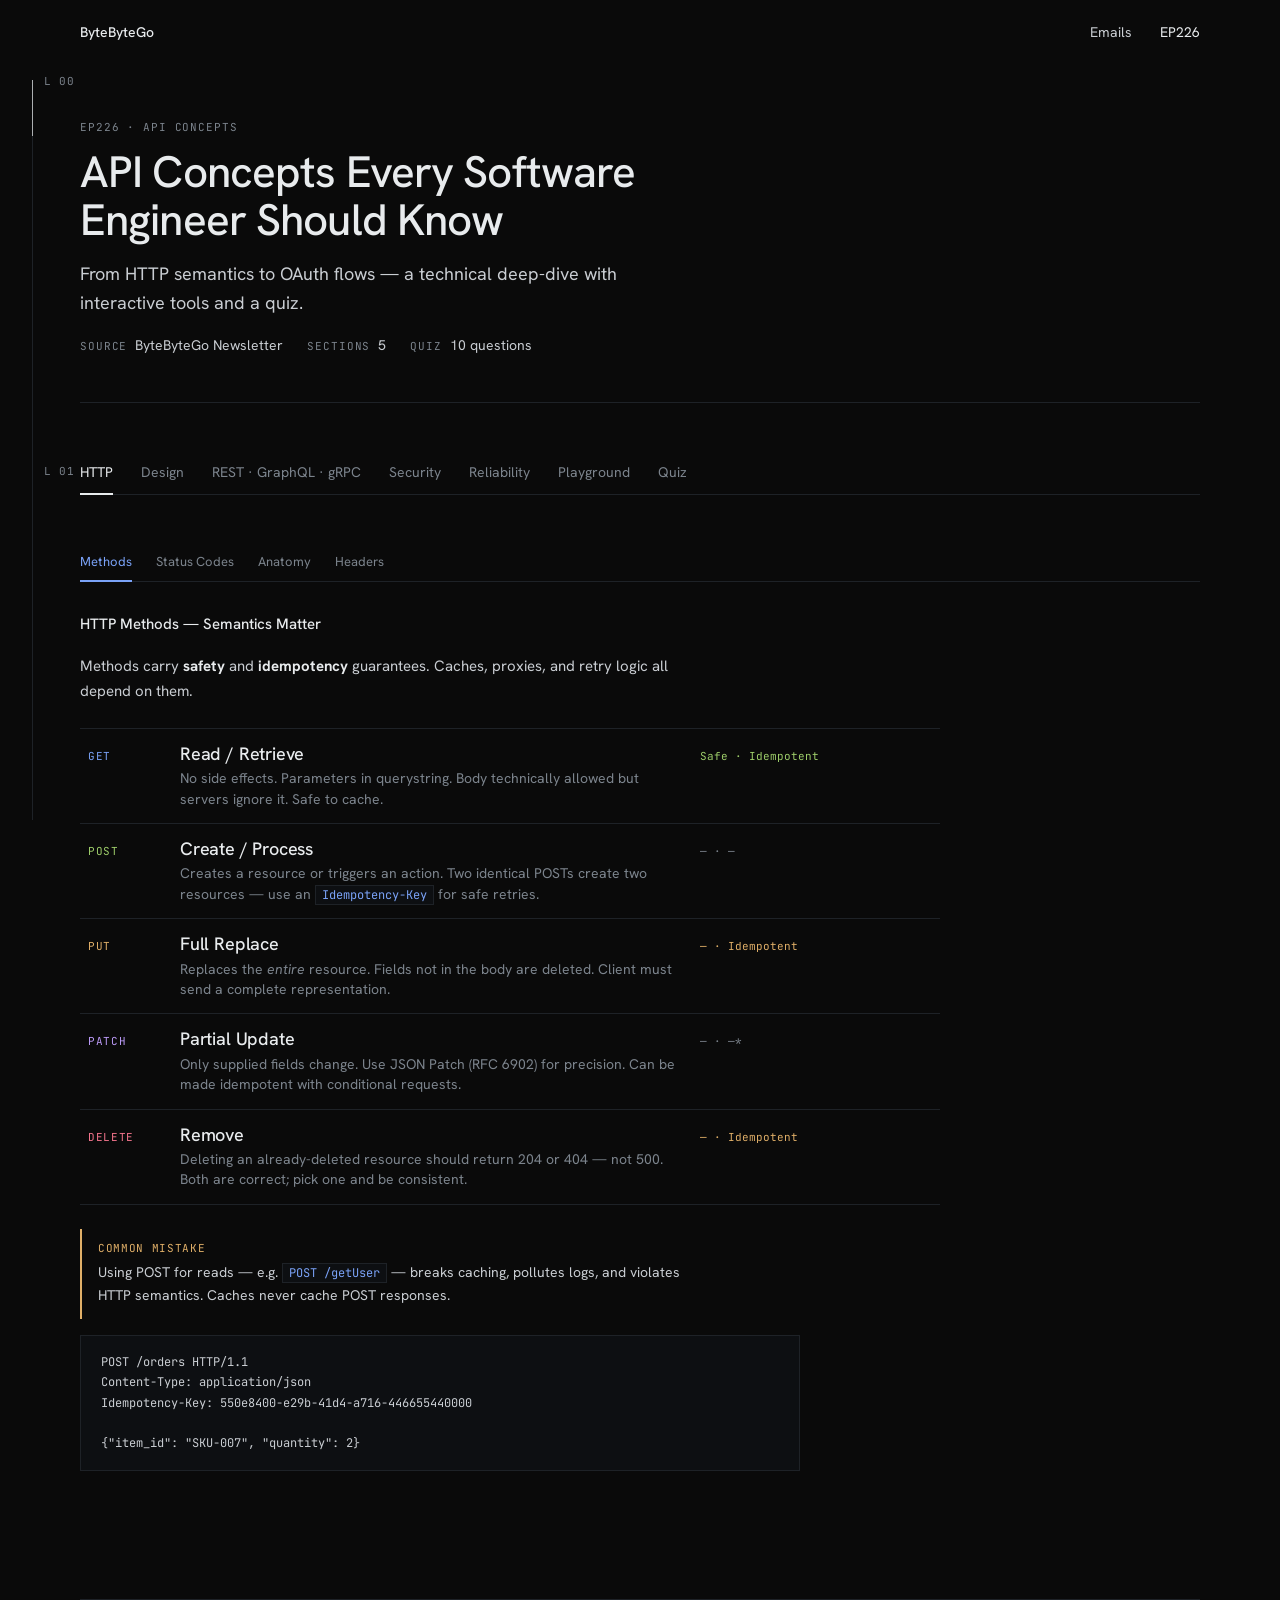
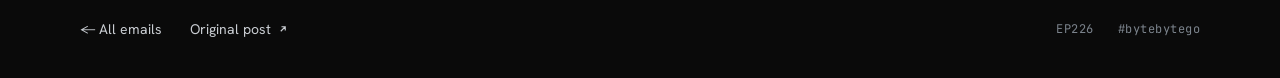
==== bytebytego/api_concepts_every_software_engineer_should_know/index.html @ 221e8e02 "Replace repo contents with interactive learning resources - index.html: landing page listing all res" ====
<!DOCTYPE html>
<html lang="en">
<head>
<meta charset="UTF-8">
<meta name="viewport" content="width=device-width, initial-scale=1.0">
<title>API Concepts Every Software Engineer Should Know</title>
<link rel="preconnect" href="https://fonts.googleapis.com">
<link rel="stylesheet" href="https://fonts.googleapis.com/css2?family=Hanken+Grotesk:wght@400;500;700&family=JetBrains+Mono:wght@400;500&display=swap">
<style>
  *, *::before, *::after { box-sizing: border-box; margin: 0; padding: 0; }
  body { background: #0A0A0A; color: #C9CDD2; font-family: 'Hanken Grotesk','Helvetica Neue',Arial,sans-serif; -webkit-font-smoothing: antialiased; }
  a { color: #E8EBED; text-decoration: none; }
  a:hover { color: #FFFFFF; }

  /* ── Rail ── */
  .rail { position: fixed; left: 32px; top: 80px; bottom: 80px; width: 1px; background: #1E2227; pointer-events: none; z-index: 10; }
  .rail-cap { position: fixed; left: 32px; top: 80px; width: 1px; height: 56px; background: #E8EBED; opacity: 0.7; pointer-events: none; z-index: 11; }
  .rail-label { position: fixed; left: 44px; font-family: 'JetBrains Mono',ui-monospace,monospace; font-size: 11px; letter-spacing: 0.06em; color: #7C848D; pointer-events: none; z-index: 11; }
  .rail-label.l0 { top: 74px; }
  .rail-label.l1 { top: 464px; }

  /* ── Nav ── */
  nav { display: flex; justify-content: space-between; align-items: center; height: 64px; padding: 0 80px; }
  nav .wordmark { font-size: 14px; font-weight: 500; color: #E8EBED; }
  nav .links { display: flex; gap: 28px; font-size: 14px; }
  nav .links a { color: #C9CDD2; }
  nav .links a.active { color: #E8EBED; }

  /* ── Page shell ── */
  .page { padding: 0 80px; }

  /* ── Hero ── */
  header.hero { padding: 56px 0 48px; border-bottom: 1px solid #1E2227; display: flex; flex-direction: column; gap: 14px; }
  header.hero .eyebrow { font-family: 'JetBrains Mono',ui-monospace,monospace; font-size: 11px; letter-spacing: 0.08em; text-transform: uppercase; color: #7C848D; }
  header.hero h1 { font-size: 44px; line-height: 1.1; font-weight: 500; letter-spacing: -0.02em; color: #E8EBED; max-width: 720px; text-wrap: pretty; }
  header.hero p { max-width: 560px; font-size: 18px; line-height: 1.65; color: #C9CDD2; text-wrap: pretty; }
  header.hero .meta-row { display: flex; align-items: baseline; gap: 24px; padding-top: 4px; }
  header.hero .meta-item { display: flex; align-items: baseline; gap: 8px; }
  header.hero .meta-label { font-family: 'JetBrains Mono',ui-monospace,monospace; font-size: 11px; letter-spacing: 0.08em; text-transform: uppercase; color: #7C848D; }
  header.hero .meta-val { font-size: 14px; color: #C9CDD2; }

  /* ── Section nav (tab bar) ── */
  .sec-nav { display: flex; gap: 0; border-bottom: 1px solid #1E2227; margin-top: 48px; }
  .sec-btn { background: none; border: none; border-bottom: 2px solid transparent; color: #7C848D; cursor: pointer; font-family: 'Hanken Grotesk',sans-serif; font-size: 14px; padding: 12px 0; margin-right: 28px; margin-bottom: -1px; transition: color 0.15s, border-color 0.15s; white-space: nowrap; }
  .sec-btn:hover { color: #C9CDD2; }
  .sec-btn.active { color: #E8EBED; border-bottom-color: #E8EBED; }

  /* ── Sections ── */
  .section { display: none; padding: 48px 0; }
  .section.active { display: block; }

  /* ── Sub-tabs ── */
  .tab-bar { display: flex; gap: 0; border-bottom: 1px solid #1E2227; margin-bottom: 32px; }
  .tab-btn { background: none; border: none; border-bottom: 2px solid transparent; color: #7C848D; cursor: pointer; font-family: 'Hanken Grotesk',sans-serif; font-size: 13px; padding: 10px 0; margin-right: 24px; margin-bottom: -1px; transition: color 0.15s, border-color 0.15s; }
  .tab-btn:hover { color: #C9CDD2; }
  .tab-btn.active { color: #7AA2F7; border-bottom-color: #7AA2F7; }
  .tab-pane { display: none; }
  .tab-pane.active { display: block; }

  /* ── Typography in content ── */
  .content h2 { font-size: 15px; font-weight: 500; color: #E8EBED; margin-bottom: 20px; }
  .content h3 { font-size: 15px; font-weight: 500; color: #E8EBED; margin: 32px 0 16px; }
  .content p { font-size: 15px; line-height: 1.65; color: #C9CDD2; max-width: 640px; margin-bottom: 16px; text-wrap: pretty; }

  /* ── Hairline list rows ── */
  .row-list { max-width: 860px; display: flex; flex-direction: column; border-bottom: 1px solid #1E2227; }
  .row { display: grid; align-items: baseline; gap: 20px; padding: 14px 0; border-top: 1px solid #1E2227; }
  .row-3 { grid-template-columns: 80px minmax(0,1fr) 80px; }
  .row-4 { grid-template-columns: 80px minmax(0,1fr) 140px 80px; }
  .row-num { font-family: 'JetBrains Mono',ui-monospace,monospace; font-size: 11px; color: #7C848D; }
  .row-body { display: flex; flex-direction: column; gap: 4px; }
  .row-title { font-size: 18px; line-height: 1.2; font-weight: 500; letter-spacing: -0.01em; color: #E8EBED; }
  .row-desc { font-size: 14px; line-height: 1.45; color: #7C848D; max-width: 560px; }
  .row-meta { font-family: 'JetBrains Mono',ui-monospace,monospace; font-size: 11px; color: #7C848D; text-align: right; }

  /* ── Badges ── */
  .badge { font-family: 'JetBrains Mono',ui-monospace,monospace; font-size: 11px; letter-spacing: 0.06em; display: inline-block; padding: 2px 8px; }
  .badge-get  { color: #7AA2F7; }
  .badge-post { color: #9ECE6A; }
  .badge-put  { color: #E0AF68; }
  .badge-patch{ color: #BB9AF7; }
  .badge-del  { color: #F7768E; }
  .badge-2xx  { color: #9ECE6A; }
  .badge-3xx  { color: #7AA2F7; }
  .badge-4xx  { color: #E0AF68; }
  .badge-5xx  { color: #F7768E; }
  .tag-safe   { font-family: 'JetBrains Mono',ui-monospace,monospace; font-size: 11px; color: #9ECE6A; }
  .tag-unsafe { font-family: 'JetBrains Mono',ui-monospace,monospace; font-size: 11px; color: #7C848D; }

  /* ── Code blocks ── */
  pre { background: #0D0F12; border: 1px solid #1E2227; padding: 16px 20px; font-family: 'JetBrains Mono',ui-monospace,monospace; font-size: 12px; line-height: 1.7; color: #C9CDD2; overflow-x: auto; margin: 16px 0; max-width: 720px; }
  .ic { font-family: 'JetBrains Mono',ui-monospace,monospace; font-size: 12px; color: #7AA2F7; background: #0D0F12; border: 1px solid #1E2227; padding: 1px 6px; }

  /* ── Tables ── */
  .tbl { width: 100%; max-width: 860px; border-collapse: collapse; font-size: 13px; margin: 16px 0; }
  .tbl th { font-family: 'JetBrains Mono',ui-monospace,monospace; font-size: 11px; letter-spacing: 0.06em; text-transform: uppercase; color: #7C848D; text-align: left; padding: 10px 16px 10px 0; border-bottom: 1px solid #1E2227; font-weight: 400; }
  .tbl td { padding: 12px 16px 12px 0; border-bottom: 1px solid #1E2227; color: #C9CDD2; vertical-align: top; line-height: 1.5; }
  .tbl tr:last-child td { border-bottom: none; }
  .tbl tr:hover td { color: #E8EBED; }

  /* ── Callouts ── */
  .note { border-left: 2px solid #1E2227; padding: 12px 16px; margin: 16px 0; max-width: 640px; }
  .note .note-label { font-family: 'JetBrains Mono',ui-monospace,monospace; font-size: 11px; letter-spacing: 0.06em; text-transform: uppercase; color: #7C848D; margin-bottom: 6px; }
  .note p { font-size: 14px; color: #C9CDD2; margin: 0; max-width: none; }
  .note.warn { border-left-color: #E0AF68; }
  .note.warn .note-label { color: #E0AF68; }
  .note.good { border-left-color: #9ECE6A; }
  .note.good .note-label { color: #9ECE6A; }
  .note.info { border-left-color: #7AA2F7; }
  .note.info .note-label { color: #7AA2F7; }

  /* ── Flow nodes ── */
  .flow { display: flex; align-items: center; gap: 0; flex-wrap: wrap; margin: 16px 0; }
  .flow-node { background: #0D0F12; border: 1px solid #1E2227; padding: 8px 14px; font-size: 12px; text-align: center; }
  .flow-node.hi { border-color: #7AA2F7; color: #7AA2F7; }
  .flow-node.hi2 { border-color: #9ECE6A; color: #9ECE6A; }
  .flow-node.hi3 { border-color: #E0AF68; color: #E0AF68; }
  .flow-node.hi4 { border-color: #BB9AF7; color: #BB9AF7; }
  .flow-arr { color: #7C848D; padding: 0 6px; font-size: 14px; }

  /* ── Playground ── */
  .pg { background: #0D0F12; border: 1px solid #1E2227; padding: 24px; margin: 24px 0; max-width: 860px; }
  .pg-title { font-size: 14px; font-weight: 500; color: #E8EBED; margin-bottom: 4px; }
  .pg-sub { font-size: 13px; color: #7C848D; margin-bottom: 16px; }
  .input-row { display: flex; gap: 8px; flex-wrap: wrap; align-items: center; margin-bottom: 12px; }
  .input-row label { font-family: 'JetBrains Mono',ui-monospace,monospace; font-size: 11px; letter-spacing: 0.06em; text-transform: uppercase; color: #7C848D; }
  select, input[type="text"], input[type="number"], textarea {
    background: #0A0A0A; border: 1px solid #1E2227; color: #E8EBED;
    font-family: 'JetBrains Mono',ui-monospace,monospace; font-size: 12px;
    padding: 6px 10px;
  }
  select:focus, input:focus, textarea:focus { outline: none; border-color: #7AA2F7; }
  .btn { background: none; border: 1px solid #1E2227; color: #C9CDD2; font-family: 'Hanken Grotesk',sans-serif; font-size: 13px; padding: 6px 16px; cursor: pointer; transition: border-color 0.15s, color 0.15s; }
  .btn:hover { border-color: #E8EBED; color: #E8EBED; }
  .btn.primary { border-color: #7AA2F7; color: #7AA2F7; }
  .btn.primary:hover { background: #7AA2F7; color: #0A0A0A; }
  .out-box { background: #0A0A0A; border: 1px solid #1E2227; padding: 16px; font-family: 'JetBrains Mono',ui-monospace,monospace; font-size: 12px; line-height: 1.7; white-space: pre-wrap; word-break: break-all; min-height: 80px; color: #C9CDD2; margin-top: 12px; }

  /* ── Quiz ── */
  .quiz-q { font-size: 18px; line-height: 1.45; font-weight: 500; color: #E8EBED; margin-bottom: 20px; max-width: 640px; }
  .quiz-opt { border: 1px solid #1E2227; padding: 12px 16px; margin-bottom: 8px; cursor: pointer; font-size: 14px; color: #C9CDD2; max-width: 640px; transition: border-color 0.15s, color 0.15s; }
  .quiz-opt:hover { border-color: #7AA2F7; color: #E8EBED; }
  .quiz-opt.correct { border-color: #9ECE6A; color: #9ECE6A; cursor: default; }
  .quiz-opt.wrong   { border-color: #F7768E; color: #F7768E; cursor: default; }
  .quiz-opt.disabled{ cursor: default; pointer-events: none; }
  .quiz-explain { border-left: 2px solid #7AA2F7; padding: 12px 16px; margin-top: 12px; font-size: 14px; line-height: 1.6; color: #7C848D; display: none; max-width: 640px; }
  .quiz-explain.show { display: block; }
  .quiz-counter { font-family: 'JetBrains Mono',ui-monospace,monospace; font-size: 11px; letter-spacing: 0.06em; color: #7C848D; margin-bottom: 24px; }
  .progress-rail { background: #1E2227; height: 1px; margin-bottom: 32px; max-width: 640px; }
  .progress-fill { background: #7AA2F7; height: 1px; transition: width 0.4s; }
  .quiz-score { text-align: center; padding: 48px 0; }
  .quiz-score .big { font-size: 72px; line-height: 1; font-weight: 500; letter-spacing: -0.03em; color: #E8EBED; margin-bottom: 12px; }
  .quiz-score p { font-size: 18px; color: #7C848D; }

  /* ── Footer ── */
  footer { margin: 64px 0 0; padding: 20px 0 40px; border-top: 1px solid #1E2227; display: flex; justify-content: space-between; align-items: center; }
  footer .links { display: flex; gap: 28px; font-size: 14px; }
  footer .links a { display: flex; align-items: center; gap: 6px; color: #C9CDD2; }
  footer .meta { display: flex; gap: 24px; font-family: 'JetBrains Mono',ui-monospace,monospace; font-size: 12px; letter-spacing: 0.04em; color: #7C848D; }

  /* ── Animations ── */
  @keyframes rise { from { opacity: 0; transform: translateY(10px); } to { opacity: 1; transform: none; } }
  .rise { animation: rise 700ms cubic-bezier(.2,.7,.2,1) both; }
  @media (prefers-reduced-motion: reduce) { .rise { animation: none; } }

  /* ── Responsive ── */
  @media (max-width: 720px) {
    .rail, .rail-cap, .rail-label { left: 11px; }
    nav, .page { padding: 0 24px; }
    header.hero h1 { font-size: 28px; }
    header.hero p { font-size: 16px; }
    .row-4 { grid-template-columns: 56px minmax(0,1fr); }
    .row-meta, .row:nth-child(4) { display: none; }
    footer { flex-direction: column; gap: 16px; }
  }
</style>
</head>
<body>

<div class="rail"></div>
<div class="rail-cap"></div>
<div class="rail-label l0">L 00</div>
<div class="rail-label l1">L 01</div>

<nav>
  <a href="../../index.html" style="font-size:14px;font-weight:500;color:#E8EBED;">ByteByteGo</a>
  <div class="links">
    <a href="../../index.html">Emails</a>
    <a href="#" class="active">EP226</a>
  </div>
</nav>

<div class="page">

  <header class="hero rise">
    <span class="eyebrow">EP226 · API Concepts</span>
    <h1>API Concepts Every Software Engineer Should Know</h1>
    <p>From HTTP semantics to OAuth flows — a technical deep-dive with interactive tools and a quiz.</p>
    <div class="meta-row">
      <div class="meta-item"><span class="meta-label">Source</span><span class="meta-val">ByteByteGo Newsletter</span></div>
      <div class="meta-item"><span class="meta-label">Sections</span><span class="meta-val">5</span></div>
      <div class="meta-item"><span class="meta-label">Quiz</span><span class="meta-val">10 questions</span></div>
    </div>
  </header>

  <!-- Section nav -->
  <div class="sec-nav">
    <button class="sec-btn active" onclick="showSec('http')">HTTP</button>
    <button class="sec-btn" onclick="showSec('design')">Design</button>
    <button class="sec-btn" onclick="showSec('styles')">REST · GraphQL · gRPC</button>
    <button class="sec-btn" onclick="showSec('security')">Security</button>
    <button class="sec-btn" onclick="showSec('reliability')">Reliability</button>
    <button class="sec-btn" onclick="showSec('playground')">Playground</button>
    <button class="sec-btn" onclick="showSec('quiz')">Quiz</button>
  </div>

  <!-- ══════════════════════════════════════════ HTTP ══ -->
  <div id="sec-http" class="section active content">
    <div class="tab-bar">
      <button class="tab-btn active" onclick="switchTab('http','methods')">Methods</button>
      <button class="tab-btn" onclick="switchTab('http','status')">Status Codes</button>
      <button class="tab-btn" onclick="switchTab('http','anatomy')">Anatomy</button>
      <button class="tab-btn" onclick="switchTab('http','headers')">Headers</button>
    </div>

    <div id="http-methods" class="tab-pane active">
      <h2>HTTP Methods — Semantics Matter</h2>
      <p>Methods carry <strong style="color:#E8EBED">safety</strong> and <strong style="color:#E8EBED">idempotency</strong> guarantees. Caches, proxies, and retry logic all depend on them.</p>
      <div class="row-list" style="margin-top:24px">
        <div class="row row-4">
          <span class="badge badge-get">GET</span>
          <span class="row-body"><span class="row-title">Read / Retrieve</span><span class="row-desc">No side effects. Parameters in querystring. Body technically allowed but servers ignore it. Safe to cache.</span></span>
          <span style="font-family:'JetBrains Mono',monospace;font-size:11px;color:#9ECE6A">Safe · Idempotent</span>
          <span></span>
        </div>
        <div class="row row-4">
          <span class="badge badge-post">POST</span>
          <span class="row-body"><span class="row-title">Create / Process</span><span class="row-desc">Creates a resource or triggers an action. Two identical POSTs create two resources — use an <span class="ic">Idempotency-Key</span> for safe retries.</span></span>
          <span style="font-family:'JetBrains Mono',monospace;font-size:11px;color:#7C848D">— · —</span>
          <span></span>
        </div>
        <div class="row row-4">
          <span class="badge badge-put">PUT</span>
          <span class="row-body"><span class="row-title">Full Replace</span><span class="row-desc">Replaces the <em>entire</em> resource. Fields not in the body are deleted. Client must send a complete representation.</span></span>
          <span style="font-family:'JetBrains Mono',monospace;font-size:11px;color:#E0AF68">— · Idempotent</span>
          <span></span>
        </div>
        <div class="row row-4">
          <span class="badge badge-patch">PATCH</span>
          <span class="row-body"><span class="row-title">Partial Update</span><span class="row-desc">Only supplied fields change. Use JSON Patch (RFC 6902) for precision. Can be made idempotent with conditional requests.</span></span>
          <span style="font-family:'JetBrains Mono',monospace;font-size:11px;color:#7C848D">— · —*</span>
          <span></span>
        </div>
        <div class="row row-4">
          <span class="badge badge-del">DELETE</span>
          <span class="row-body"><span class="row-title">Remove</span><span class="row-desc">Deleting an already-deleted resource should return 204 or 404 — not 500. Both are correct; pick one and be consistent.</span></span>
          <span style="font-family:'JetBrains Mono',monospace;font-size:11px;color:#E0AF68">— · Idempotent</span>
          <span></span>
        </div>
      </div>
      <div class="note warn" style="margin-top:24px">
        <div class="note-label">Common mistake</div>
        <p>Using POST for reads — e.g. <span class="ic">POST /getUser</span> — breaks caching, pollutes logs, and violates HTTP semantics. Caches never cache POST responses.</p>
      </div>
      <pre>POST /orders HTTP/1.1
Content-Type: application/json
Idempotency-Key: 550e8400-e29b-41d4-a716-446655440000

{"item_id": "SKU-007", "quantity": 2}</pre>
    </div>

    <div id="http-status" class="tab-pane">
      <h2>Status Codes — Use Them Precisely</h2>
      <p>Returning <span class="ic">200 OK</span> with <span class="ic">{"error":"not found"}</span> breaks every client, proxy, and monitoring tool that relies on HTTP semantics.</p>
      <table class="tbl" style="margin-top:24px">
        <thead><tr><th>Code</th><th>Name</th><th>When to use</th><th>Notes</th></tr></thead>
        <tbody>
          <tr><td><span class="badge badge-2xx">200</span></td><td>OK</td><td>Default success for GET / PUT / PATCH</td><td>Body contains result</td></tr>
          <tr><td><span class="badge badge-2xx">201</span></td><td>Created</td><td>Resource was created (POST)</td><td>Include <span class="ic">Location</span> header</td></tr>
          <tr><td><span class="badge badge-2xx">202</span></td><td>Accepted</td><td>Async processing started</td><td>Return a job ID for polling</td></tr>
          <tr><td><span class="badge badge-2xx">204</span></td><td>No Content</td><td>Success with no body (DELETE, actions)</td><td>Never return a body with 204</td></tr>
          <tr><td><span class="badge badge-3xx">304</span></td><td>Not Modified</td><td>Response to <span class="ic">If-None-Match</span></td><td>Client uses cached copy — saves bandwidth</td></tr>
          <tr><td><span class="badge badge-4xx">400</span></td><td>Bad Request</td><td>Malformed syntax, invalid JSON, missing field</td><td>Return which field failed and why</td></tr>
          <tr><td><span class="badge badge-4xx">401</span></td><td>Unauthorized</td><td>Missing or invalid authentication</td><td>Means <em>unauthenticated</em>. Return <span class="ic">WWW-Authenticate</span></td></tr>
          <tr><td><span class="badge badge-4xx">403</span></td><td>Forbidden</td><td>Authenticated but not authorized</td><td>Server knows who you are; you lack permission</td></tr>
          <tr><td><span class="badge badge-4xx">404</span></td><td>Not Found</td><td>Resource doesn't exist</td><td>Also used to hide existence of resources</td></tr>
          <tr><td><span class="badge badge-4xx">409</span></td><td>Conflict</td><td>Duplicate resource, optimistic locking failure</td><td>Client must resolve before retrying</td></tr>
          <tr><td><span class="badge badge-4xx">422</span></td><td>Unprocessable Entity</td><td>Valid syntax but semantic error</td><td>Prefer over 400 for validation failures</td></tr>
          <tr><td><span class="badge badge-4xx">429</span></td><td>Too Many Requests</td><td>Rate limit exceeded</td><td>Return <span class="ic">Retry-After</span> and <span class="ic">X-RateLimit-*</span></td></tr>
          <tr><td><span class="badge badge-5xx">500</span></td><td>Internal Server Error</td><td>Unhandled exception</td><td>Never leak stack traces; return a correlation ID</td></tr>
          <tr><td><span class="badge badge-5xx">502</span></td><td>Bad Gateway</td><td>Upstream returned invalid response</td><td>Usually a proxy / LB error</td></tr>
          <tr><td><span class="badge badge-5xx">503</span></td><td>Service Unavailable</td><td>Overloaded or in maintenance</td><td>Return <span class="ic">Retry-After</span></td></tr>
        </tbody>
      </table>
    </div>

    <div id="http-anatomy" class="tab-pane">
      <h2>Request / Response Anatomy</h2>
      <pre>POST /api/v2/orders HTTP/1.1          ← method + path + version
Host: api.example.com                  ← required in HTTP/1.1
Content-Type: application/json         ← how to parse the body
Accept: application/json               ← format the client wants back
Authorization: Bearer eyJhbGci...      ← auth token
Idempotency-Key: 550e8400-e29b-41d4   ← safe retry dedup key
X-Request-ID: req_abc123              ← correlation ID for tracing
                                       ← blank line separates headers
{
  "item_id": "SKU-007",
  "quantity": 2
}</pre>
      <pre>HTTP/1.1 201 Created
Content-Type: application/json
Location: /api/v2/orders/ORD-9981     ← URL of new resource
X-Request-ID: req_abc123
X-RateLimit-Limit: 1000
X-RateLimit-Remaining: 873
X-RateLimit-Reset: 1720000000        ← unix epoch window reset
Cache-Control: no-store

{
  "id": "ORD-9981",
  "status": "pending",
  "created_at": "2026-09-19T10:00:00Z"
}</pre>
    </div>

    <div id="http-headers" class="tab-pane">
      <h2>Essential Headers</h2>
      <table class="tbl" style="margin-top:24px">
        <thead><tr><th>Header</th><th>Dir</th><th>Purpose</th><th>Example</th></tr></thead>
        <tbody>
          <tr><td><span class="ic">Content-Type</span></td><td>Both</td><td>Media type of the body</td><td><span class="ic">application/json</span></td></tr>
          <tr><td><span class="ic">Accept</span></td><td>Req</td><td>Acceptable response formats</td><td><span class="ic">application/json</span></td></tr>
          <tr><td><span class="ic">Authorization</span></td><td>Req</td><td>Credentials</td><td><span class="ic">Bearer &lt;jwt&gt;</span></td></tr>
          <tr><td><span class="ic">Cache-Control</span></td><td>Both</td><td>Caching directives</td><td><span class="ic">max-age=3600, must-revalidate</span></td></tr>
          <tr><td><span class="ic">ETag</span></td><td>Res</td><td>Resource version fingerprint</td><td><span class="ic">"abc123"</span></td></tr>
          <tr><td><span class="ic">If-None-Match</span></td><td>Req</td><td>Conditional GET (cache validation)</td><td><span class="ic">"abc123"</span></td></tr>
          <tr><td><span class="ic">Idempotency-Key</span></td><td>Req</td><td>Deduplicate retried POST / PATCH</td><td><span class="ic">uuid-v4</span></td></tr>
          <tr><td><span class="ic">Retry-After</span></td><td>Res</td><td>Seconds to wait before retrying</td><td><span class="ic">30</span></td></tr>
          <tr><td><span class="ic">X-Request-ID</span></td><td>Both</td><td>Distributed tracing correlation</td><td><span class="ic">req_abc123</span></td></tr>
          <tr><td><span class="ic">X-RateLimit-Remaining</span></td><td>Res</td><td>Remaining requests this window</td><td><span class="ic">873</span></td></tr>
        </tbody>
      </table>
    </div>
  </div>

  <!-- ══════════════════════════════════════════ DESIGN ══ -->
  <div id="sec-design" class="section content">
    <div class="tab-bar">
      <button class="tab-btn active" onclick="switchTab('design','naming')">Naming</button>
      <button class="tab-btn" onclick="switchTab('design','pagination')">Pagination</button>
      <button class="tab-btn" onclick="switchTab('design','versioning')">Versioning</button>
      <button class="tab-btn" onclick="switchTab('design','errors')">Error Formats</button>
    </div>

    <div id="design-naming" class="tab-pane active">
      <h2>Resource Naming Rules</h2>
      <table class="tbl" style="margin-top:24px">
        <thead><tr><th>Rule</th><th>Correct</th><th>Incorrect</th></tr></thead>
        <tbody>
          <tr><td>Nouns not verbs — method is the verb</td><td><span class="ic">POST /orders</span></td><td><span class="ic">POST /createOrder</span></td></tr>
          <tr><td>Plural collections, item by ID</td><td><span class="ic">/users/42</span></td><td><span class="ic">/user/42</span></td></tr>
          <tr><td>Hierarchy max 2 levels deep</td><td><span class="ic">/users/42/orders</span></td><td><span class="ic">/users/42/orders/9/items/3</span></td></tr>
          <tr><td>kebab-case paths, snake_case JSON</td><td><span class="ic">/order-items</span> · <span class="ic">"order_id"</span></td><td><span class="ic">/orderItems</span> · <span class="ic">"orderId"</span></td></tr>
          <tr><td>Actions as sub-resources</td><td><span class="ic">POST /orders/9/cancel</span></td><td><span class="ic">POST /cancelOrder?id=9</span></td></tr>
        </tbody>
      </table>
    </div>

    <div id="design-pagination" class="tab-pane">
      <h2>Pagination Strategies</h2>
      <p>Never return unbounded collections. Choose based on your access pattern.</p>
      <table class="tbl" style="margin-top:24px">
        <thead><tr><th>Strategy</th><th>Mechanism</th><th>Good for</th><th>Problem</th></tr></thead>
        <tbody>
          <tr><td>Offset / Limit</td><td><span class="ic">?offset=20&limit=10</span></td><td>Simple UIs, known total count</td><td>Skips/dupes on concurrent inserts; slow at large offsets</td></tr>
          <tr><td>Cursor-based</td><td><span class="ic">?after=cursor_xyz</span></td><td>Feeds, real-time data, large tables</td><td>No random access; can't jump to page 5</td></tr>
          <tr><td>Keyset</td><td><span class="ic">?after_id=9981</span></td><td>Stable ordered datasets</td><td>Requires consistent sort key; no total count</td></tr>
          <tr><td>Page number</td><td><span class="ic">?page=3&per_page=20</span></td><td>Legacy UIs</td><td>Same as offset; misleading total-pages as data changes</td></tr>
        </tbody>
      </table>
      <div class="note info" style="margin-top:16px">
        <div class="note-label">Cursor internals</div>
        <p>A cursor is typically <span class="ic">btoa(JSON.stringify({id: 9981}))</span>. The server decodes it and adds <span class="ic">WHERE id &gt; 9981</span>. Opaque to the client — never rely on its format.</p>
      </div>
      <pre>{
  "data": [ ... ],
  "pagination": {
    "cursor": "eyJpZCI6OTk4MX0",  // opaque base64 last-item key
    "has_more": true,
    "total": null                  // expensive to compute — omit
  },
  "_links": {
    "next": "/users?after=eyJpZCI6OTk4MX0&limit=20"
  }
}</pre>
    </div>

    <div id="design-versioning" class="tab-pane">
      <h2>API Versioning Strategies</h2>
      <table class="tbl" style="margin-top:24px">
        <thead><tr><th>Strategy</th><th>Example</th><th>Pros</th><th>Cons</th></tr></thead>
        <tbody>
          <tr><td>URL path</td><td><span class="ic">/v2/users</span></td><td>Obvious, browser-testable, cache-friendly</td><td>URL should identify resource, not schema</td></tr>
          <tr><td>Query param</td><td><span class="ic">?version=2</span></td><td>Optional, backward-compatible default</td><td>Easily forgotten; poor cache keys</td></tr>
          <tr><td>Accept header</td><td><span class="ic">application/vnd.api+json;v=2</span></td><td>RESTfully correct, clean URLs</td><td>Harder to test, less discoverable</td></tr>
          <tr><td>Custom header (Stripe)</td><td><span class="ic">API-Version: 2026-09-01</span></td><td>Date-based, clean URLs</td><td>Non-standard; clients must know the header</td></tr>
        </tbody>
      </table>
      <h3>Breaking vs Non-breaking</h3>
      <div class="note good">
        <div class="note-label">Non-breaking — no version bump needed</div>
        <p>Adding optional response fields · Adding optional request params · Adding endpoints · Adding new enum values</p>
      </div>
      <div class="note warn" style="margin-top:12px">
        <div class="note-label">Breaking — require a version bump</div>
        <p>Renaming or removing fields · Changing a field type · Changing an HTTP method · Making optional fields required · Changing error structure</p>
      </div>
    </div>

    <div id="design-errors" class="tab-pane">
      <h2>Structured Error Responses</h2>
      <p>Errors are part of your API contract. Inconsistent error formats force clients to write bespoke parsing logic for every failure.</p>
      <h3>RFC 7807 — Problem Details (recommended standard)</h3>
      <pre>HTTP/1.1 422 Unprocessable Entity
Content-Type: application/problem+json

{
  "type": "https://api.example.com/errors/validation-failed",
  "title": "Validation Failed",
  "status": 422,
  "detail": "The request body contains invalid fields.",
  "instance": "/orders/validate#req_abc123",
  "errors": [
    {
      "field": "quantity",
      "code": "out_of_range",
      "message": "Must be between 1 and 100",
      "received": -5
    }
  ]
}</pre>
      <div class="note good">
        <div class="note-label">Always include</div>
        <p>Machine-readable error code · human-readable message · correlation / request ID · field-level detail for validation errors</p>
      </div>
    </div>
  </div>

  <!-- ══════════════════════════════════════════ STYLES ══ -->
  <div id="sec-styles" class="section content">
    <h2>REST · GraphQL · gRPC · WebSockets</h2>
    <p>Each protocol solves a different problem. The wrong choice creates friction that compounds over time.</p>
    <table class="tbl" style="margin-top:24px">
      <thead><tr><th>Feature</th><th>REST</th><th>GraphQL</th><th>gRPC</th><th>WebSocket</th></tr></thead>
      <tbody>
        <tr><td>Protocol</td><td>HTTP/1.1+</td><td>HTTP/1.1+</td><td>HTTP/2</td><td>WS (TCP upgrade)</td></tr>
        <tr><td>Data format</td><td>JSON / XML</td><td>JSON</td><td>Protobuf (binary)</td><td>Any (JSON common)</td></tr>
        <tr><td>Schema</td><td>OpenAPI (opt)</td><td>SDL (required)</td><td>.proto (required)</td><td>None by default</td></tr>
        <tr><td>Over / under-fetch</td><td>Common</td><td>Eliminated</td><td>Eliminated</td><td>N/A</td></tr>
        <tr><td>Streaming</td><td>SSE / chunked</td><td>Subscriptions</td><td>Native bi-directional</td><td>Native</td></tr>
        <tr><td>Performance</td><td>Good</td><td>Good</td><td>Excellent (3–10×)</td><td>Low-latency</td></tr>
        <tr><td>Browser support</td><td>Native</td><td>Native</td><td>grpc-web proxy</td><td>Native</td></tr>
        <tr><td>Best for</td><td>Public APIs, CRUD</td><td>Complex data graphs</td><td>Internal services, mobile</td><td>Real-time, chat, games</td></tr>
      </tbody>
    </table>
    <h3>gRPC — How Protobuf Works</h3>
    <div class="flow">
      <div class="flow-node hi">Define<br>.proto</div>
      <div class="flow-arr">→</div>
      <div class="flow-node">Run<br>protoc</div>
      <div class="flow-arr">→</div>
      <div class="flow-node hi2">Generated<br>stubs</div>
      <div class="flow-arr">→</div>
      <div class="flow-node hi3">Binary<br>serialise</div>
      <div class="flow-arr">→</div>
      <div class="flow-node hi4">HTTP/2<br>frames</div>
    </div>
    <pre>syntax = "proto3";

service UserService {
  rpc GetUser(GetUserRequest) returns (User);
  rpc ListUsers(ListUsersRequest) returns (stream User); // server streaming
}

message User {
  int64  id    = 1;
  string name  = 2;
  string email = 3;
  repeated string roles = 4;
}</pre>
  </div>

  <!-- ══════════════════════════════════════════ SECURITY ══ -->
  <div id="sec-security" class="section content">
    <div class="tab-bar">
      <button class="tab-btn active" onclick="switchTab('sec','auth')">Auth Methods</button>
      <button class="tab-btn" onclick="switchTab('sec','jwt')">JWT</button>
      <button class="tab-btn" onclick="switchTab('sec','oauth')">OAuth 2.0</button>
    </div>

    <div id="sec-auth" class="tab-pane active">
      <h2>Authentication Methods</h2>
      <table class="tbl" style="margin-top:24px">
        <thead><tr><th>Method</th><th>How it works</th><th>Best for</th><th>Risk</th></tr></thead>
        <tbody>
          <tr><td>API Key</td><td>Static secret in header</td><td>Server-to-server</td><td>No expiry, no user context, leaked = full access</td></tr>
          <tr><td>Basic Auth</td><td>Base64(user:pass)</td><td>Internal tools</td><td>Credentials sent every request; base64 ≠ encryption</td></tr>
          <tr><td>Session Cookie</td><td>Server stores session</td><td>Browser apps</td><td>CSRF; doesn't scale without a session store</td></tr>
          <tr><td>JWT Bearer</td><td>Signed token with claims</td><td>SPAs, mobile, microservices</td><td>Can't revoke before expiry without a denylist</td></tr>
          <tr><td>OAuth 2.0</td><td>Delegated access tokens</td><td>Third-party access, SSO</td><td>Complex; many footguns</td></tr>
          <tr><td>mTLS</td><td>Both sides present certs</td><td>Internal microservices</td><td>Certificate management overhead</td></tr>
        </tbody>
      </table>
      <div class="note warn" style="margin-top:16px">
        <div class="note-label">API Key pitfall</div>
        <p>Never put API keys in URLs — they appear in server logs and browser history. Always use the <span class="ic">Authorization</span> header or a custom request header.</p>
      </div>
    </div>

    <div id="sec-jwt" class="tab-pane">
      <h2>JWT — Structure &amp; Validation</h2>
      <p>Three base64url-encoded JSON objects joined by dots. The signature is what makes it tamper-proof.</p>
      <div class="flow" style="margin:16px 0">
        <div class="flow-node hi" style="min-width:120px;text-align:center">Header<br><span style="font-size:11px;color:#7C848D">alg, typ, kid</span></div>
        <div class="flow-arr">.</div>
        <div class="flow-node hi2" style="min-width:120px;text-align:center">Payload<br><span style="font-size:11px;color:#7C848D">claims</span></div>
        <div class="flow-arr">.</div>
        <div class="flow-node hi3" style="min-width:120px;text-align:center">Signature<br><span style="font-size:11px;color:#7C848D">HMAC / RSA</span></div>
      </div>
      <pre>// Payload claims
{
  "sub": "usr_42",           // subject (user ID)
  "iss": "auth.example.com", // issuer   — validate this
  "aud": "api.example.com",  // audience — validate this
  "iat": 1720000000,         // issued at
  "exp": 1720003600,         // expiry (1 h later)
  "jti": "uuid-v4",          // JWT ID  — for revocation
  "scope": "read:users write:orders"
}</pre>
      <h3>Validation checklist</h3>
      <div class="row-list" style="margin-top:0;max-width:640px">
        <div class="row row-3"><span style="color:#9ECE6A;font-family:'JetBrains Mono',monospace;font-size:12px">✓</span><span class="row-desc">Verify <strong style="color:#E8EBED">signature</strong> using the correct public key (check <span class="ic">kid</span>)</span><span></span></div>
        <div class="row row-3"><span style="color:#9ECE6A;font-family:'JetBrains Mono',monospace;font-size:12px">✓</span><span class="row-desc">Check <span class="ic">exp</span> — reject expired tokens</span><span></span></div>
        <div class="row row-3"><span style="color:#9ECE6A;font-family:'JetBrains Mono',monospace;font-size:12px">✓</span><span class="row-desc">Check <span class="ic">iss</span> — must match your known issuer</span><span></span></div>
        <div class="row row-3"><span style="color:#9ECE6A;font-family:'JetBrains Mono',monospace;font-size:12px">✓</span><span class="row-desc">Check <span class="ic">aud</span> — must match your service identifier</span><span></span></div>
        <div class="row row-3"><span style="color:#F7768E;font-family:'JetBrains Mono',monospace;font-size:12px">✗</span><span class="row-desc">Never accept <span class="ic">"alg":"none"</span> — this disables signature verification entirely</span><span></span></div>
        <div class="row row-3"><span style="color:#F7768E;font-family:'JetBrains Mono',monospace;font-size:12px">✗</span><span class="row-desc">Never trust the payload before verifying the signature</span><span></span></div>
      </div>
    </div>

    <div id="sec-oauth" class="tab-pane">
      <h2>OAuth 2.0 — Authorization Code + PKCE Flow</h2>
      <p>The most secure flow for user-facing apps. Never use Implicit flow in modern apps.</p>
      <div class="row-list" style="margin-top:24px;max-width:720px">
        <div class="row" style="grid-template-columns:32px minmax(0,1fr);gap:16px">
          <span class="row-num">01</span>
          <span class="row-body"><span class="row-title">Client redirects to Auth Server</span>
          <pre style="margin:8px 0 0">GET /authorize?response_type=code
  &client_id=my_app
  &scope=read:users
  &state=csrf_token        ← CSRF protection
  &code_challenge=S256hash ← PKCE (required for SPAs)</pre></span>
        </div>
        <div class="row" style="grid-template-columns:32px minmax(0,1fr);gap:16px">
          <span class="row-num">02</span>
          <span class="row-body"><span class="row-title">User authenticates &amp; consents</span><span class="row-desc">Auth server shows login + consent screen.</span></span>
        </div>
        <div class="row" style="grid-template-columns:32px minmax(0,1fr);gap:16px">
          <span class="row-num">03</span>
          <span class="row-body"><span class="row-title">Redirect back with authorization code</span>
          <pre style="margin:8px 0 0">GET /callback?code=AUTH_CODE&state=csrf_token</pre></span>
        </div>
        <div class="row" style="grid-template-columns:32px minmax(0,1fr);gap:16px">
          <span class="row-num">04</span>
          <span class="row-body"><span class="row-title">Exchange code for tokens (server-side)</span>
          <pre style="margin:8px 0 0">POST /token
grant_type=authorization_code
&code=AUTH_CODE
&code_verifier=PKCE_verifier  ← proves ownership without a secret

→ { "access_token": "eyJ...", "expires_in": 3600,
    "refresh_token": "def50200..." }</pre></span>
        </div>
        <div class="row" style="grid-template-columns:32px minmax(0,1fr);gap:16px">
          <span class="row-num">05</span>
          <span class="row-body"><span class="row-title">Use access token</span>
          <pre style="margin:8px 0 0">GET /users/me
Authorization: Bearer eyJ...</pre></span>
        </div>
        <div class="row" style="grid-template-columns:32px minmax(0,1fr);gap:16px">
          <span class="row-num">06</span>
          <span class="row-body"><span class="row-title">Refresh when expired</span>
          <pre style="margin:8px 0 0">POST /token
grant_type=refresh_token&refresh_token=def50200...</pre></span>
        </div>
      </div>
      <div class="note info" style="margin-top:16px">
        <div class="note-label">Why PKCE for SPAs?</div>
        <p>SPAs run in the browser — any <span class="ic">client_secret</span> is visible to users. PKCE proves code ownership via a hash of a random verifier, with no static secret required.</p>
      </div>
    </div>
  </div>

  <!-- ══════════════════════════════════════════ RELIABILITY ══ -->
  <div id="sec-reliability" class="section content">
    <h2>Reliability Patterns</h2>
    <p>These patterns are invisible when they work and catastrophic when they don't.</p>
    <div class="row-list" style="margin-top:32px">
      <div class="row" style="grid-template-columns:120px minmax(0,1fr);gap:20px;align-items:start">
        <span style="font-family:'JetBrains Mono',monospace;font-size:11px;letter-spacing:0.06em;text-transform:uppercase;color:#7C848D;padding-top:2px">Timeouts</span>
        <span class="row-body"><span class="row-title">Three distinct timeouts</span><span class="row-desc" style="max-width:none">Connection timeout (~3s) — time to establish TCP. Read timeout (~30s) — time between bytes. Request timeout (~60s) — total wall clock. Missing any one creates resource leaks.</span>
        <pre style="margin:8px 0 0">const resp = await fetch(url, {
  signal: AbortSignal.timeout(5000) // 5s total
});</pre></span>
      </div>
      <div class="row" style="grid-template-columns:120px minmax(0,1fr);gap:20px;align-items:start">
        <span style="font-family:'JetBrains Mono',monospace;font-size:11px;letter-spacing:0.06em;text-transform:uppercase;color:#7C848D;padding-top:2px">Retries</span>
        <span class="row-body"><span class="row-title">Exponential backoff with jitter</span><span class="row-desc" style="max-width:none">Only retry idempotent operations or requests with <span class="ic">Idempotency-Key</span>. Jitter prevents thundering herds.</span>
        <pre style="margin:8px 0 0">delay = min(base * 2^attempt + random(base), max_delay)
// attempt 0: ~1s  attempt 1: ~2s  attempt 2: ~4s</pre></span>
      </div>
      <div class="row" style="grid-template-columns:120px minmax(0,1fr);gap:20px;align-items:start">
        <span style="font-family:'JetBrains Mono',monospace;font-size:11px;letter-spacing:0.06em;text-transform:uppercase;color:#7C848D;padding-top:2px">Idempotency</span>
        <span class="row-body"><span class="row-title">Server-side deduplication</span><span class="row-desc" style="max-width:none">Server stores <span class="ic">idempotency_key → response</span> for 24h. Same key arrives twice? Return the cached response. Enables safe retries on POST.</span></span>
      </div>
      <div class="row" style="grid-template-columns:120px minmax(0,1fr);gap:20px;align-items:start">
        <span style="font-family:'JetBrains Mono',monospace;font-size:11px;letter-spacing:0.06em;text-transform:uppercase;color:#7C848D;padding-top:2px">Rate Limiting</span>
        <span class="row-body"><span class="row-title">Token bucket · Sliding window · Fixed window</span><span class="row-desc" style="max-width:none">Token Bucket allows bursts. Fixed Window is simple but has boundary spikes. Sliding Window is smooth but more expensive. Always return <span class="ic">X-RateLimit-*</span> headers.</span></span>
      </div>
      <div class="row" style="grid-template-columns:120px minmax(0,1fr);gap:20px;align-items:start">
        <span style="font-family:'JetBrains Mono',monospace;font-size:11px;letter-spacing:0.06em;text-transform:uppercase;color:#7C848D;padding-top:2px">Circuit Breaker</span>
        <span class="row-body"><span class="row-title">Three states: Closed → Open → Half-Open</span><span class="row-desc" style="max-width:none">Prevents cascade failures in microservice chains.</span>
        <pre style="margin:8px 0 0">CLOSED → error_rate > 50% → OPEN
OPEN   → after timeout   → HALF_OPEN
HALF_OPEN → success      → CLOSED
HALF_OPEN → failure      → OPEN</pre></span>
      </div>
    </div>
    <h3>Retry decision table</h3>
    <table class="tbl" style="margin-top:16px">
      <thead><tr><th>Status / error</th><th>Retry?</th><th>Notes</th></tr></thead>
      <tbody>
        <tr><td>Network timeout</td><td style="color:#E0AF68">Only if idempotent</td><td>Use idempotency key for POST</td></tr>
        <tr><td>429 Too Many Requests</td><td style="color:#9ECE6A">Yes</td><td>Wait for <span class="ic">Retry-After</span></td></tr>
        <tr><td>500 Internal Server Error</td><td style="color:#E0AF68">With backoff</td><td>Transient; cap at 3 attempts</td></tr>
        <tr><td>502 / 503 / 504</td><td style="color:#9ECE6A">Yes</td><td>Infrastructure; usually transient</td></tr>
        <tr><td>400 Bad Request</td><td style="color:#F7768E">No</td><td>Client bug — fix the request first</td></tr>
        <tr><td>401 Unauthorized</td><td style="color:#E0AF68">Once</td><td>Refresh token, then retry once</td></tr>
        <tr><td>403 Forbidden</td><td style="color:#F7768E">No</td><td>Permissions issue — retry won't help</td></tr>
        <tr><td>404 Not Found</td><td style="color:#F7768E">No</td><td>Resource doesn't exist</td></tr>
      </tbody>
    </table>
  </div>

  <!-- ══════════════════════════════════════════ PLAYGROUND ══ -->
  <div id="sec-playground" class="section content">
    <div class="tab-bar">
      <button class="tab-btn active" onclick="switchTab('pg','builder')">Request Builder</button>
      <button class="tab-btn" onclick="switchTab('pg','jwtdec')">JWT Decoder</button>
      <button class="tab-btn" onclick="switchTab('pg','ratelimit')">Rate Limiter</button>
      <button class="tab-btn" onclick="switchTab('pg','backoff')">Backoff</button>
    </div>

    <div id="pg-builder" class="tab-pane active">
      <div class="pg">
        <div class="pg-title">HTTP Request Builder</div>
        <div class="pg-sub">Compose a request and see its annotated raw form.</div>
        <div class="input-row">
          <select id="rb-method" onchange="buildRequest()"><option>GET</option><option>POST</option><option>PUT</option><option>PATCH</option><option>DELETE</option></select>
          <input type="text" id="rb-path" value="/api/v2/users/42" style="width:260px" oninput="buildRequest()">
        </div>
        <div class="input-row">
          <label>Auth</label>
          <select id="rb-auth" onchange="buildRequest()"><option value="">None</option><option value="bearer">Bearer JWT</option><option value="apikey">API Key</option><option value="basic">Basic Auth</option></select>
          <label>Body</label>
          <select id="rb-body" onchange="buildRequest()"><option value="">None</option><option value="json">JSON</option></select>
        </div>
        <div id="rb-output" class="out-box"></div>
        <div id="rb-notes" style="margin-top:10px;font-family:'JetBrains Mono',monospace;font-size:11px;color:#7C848D;line-height:1.8"></div>
      </div>
    </div>

    <div id="pg-jwtdec" class="tab-pane">
      <div class="pg">
        <div class="pg-title">JWT Decoder</div>
        <div class="pg-sub">Paste any JWT to inspect its claims. No data leaves your browser.</div>
        <textarea id="jwt-in" style="width:100%;height:72px;resize:vertical" oninput="decodeJWT()"></textarea>
        <div id="jwt-out" style="margin-top:12px"></div>
      </div>
    </div>

    <div id="pg-ratelimit" class="tab-pane">
      <div class="pg">
        <div class="pg-title">Token Bucket Simulator</div>
        <div class="pg-sub">See which requests are allowed vs throttled.</div>
        <div class="input-row">
          <label>Bucket size</label><input type="number" id="rl-size" value="10" min="1" max="100" style="width:60px">
          <label>Refill rate (req/s)</label><input type="number" id="rl-rate" value="2" min="1" max="20" style="width:60px">
          <label>Burst requests</label><input type="number" id="rl-burst" value="15" min="1" max="50" style="width:60px">
          <button class="btn primary" onclick="simRateLimit()">Simulate</button>
        </div>
        <div id="rl-out" style="margin-top:12px"></div>
      </div>
    </div>

    <div id="pg-backoff" class="tab-pane">
      <div class="pg">
        <div class="pg-title">Exponential Backoff Calculator</div>
        <div class="pg-sub">Compute delays per attempt with full jitter.</div>
        <div class="input-row">
          <label>Base (ms)</label><input type="number" id="bo-base" value="1000" style="width:80px">
          <label>Max (ms)</label><input type="number" id="bo-max" value="32000" style="width:80px">
          <label>Attempts</label><input type="number" id="bo-attempts" value="8" min="1" max="15" style="width:60px">
          <button class="btn primary" onclick="calcBackoff()">Calculate</button>
        </div>
        <div id="bo-out" style="margin-top:12px"></div>
      </div>
    </div>
  </div>

  <!-- ══════════════════════════════════════════ QUIZ ══ -->
  <div id="sec-quiz" class="section content">
    <h2>Knowledge Check</h2>
    <p style="margin-bottom:32px">10 questions across all sections. Each has a detailed explanation.</p>
    <div class="progress-rail"><div class="progress-fill" id="qprog" style="width:0%"></div></div>
    <div id="quiz-wrap"></div>
  </div>

  <footer>
    <div class="links">
      <a href="../../index.html">← All emails</a>
      <a href="https://bytebytego.com/p/ep226-api-concepts-every-software">Original post <svg width="12" height="12" viewBox="0 0 16 16" fill="none" stroke="currentColor" stroke-width="1.5"><path d="M5 11L11 5M6 5h5v5"></path></svg></a>
    </div>
    <div class="meta"><span>EP226</span><span>#bytebytego</span></div>
  </footer>
</div>

<script>
// ── Section switching ──────────────────────────────────────────
function showSec(id) {
  document.querySelectorAll('.section').forEach(s => s.classList.remove('active'));
  document.getElementById('sec-' + id).classList.add('active');
  document.querySelectorAll('.sec-btn').forEach((b, i) => {
    const ids = ['http','design','styles','security','reliability','playground','quiz'];
    b.classList.toggle('active', ids[i] === id);
  });
  window.scrollTo(0, 0);
}

// ── Sub-tab switching ──────────────────────────────────────────
function switchTab(group, tab) {
  const paneId = group + '-' + tab;
  const pane = document.getElementById(paneId);
  if (!pane) return;
  const parent = pane.parentElement;
  parent.querySelectorAll('.tab-pane').forEach(p => p.classList.remove('active'));
  pane.classList.add('active');
  const bar = parent.previousElementSibling;
  if (bar && bar.classList.contains('tab-bar')) {
    bar.querySelectorAll('.tab-btn').forEach(b => {
      b.classList.toggle('active', b.getAttribute('onclick')?.includes("'" + tab + "'"));
    });
  }
}

// ── Request Builder ────────────────────────────────────────────
function buildRequest() {
  const method = document.getElementById('rb-method').value;
  const path   = document.getElementById('rb-path').value || '/';
  const auth   = document.getElementById('rb-auth').value;
  const body   = document.getElementById('rb-body').value;
  const idempotent = ['GET','PUT','DELETE'].includes(method);
  const safe = method === 'GET';

  let req = `${method} ${path} HTTP/1.1\nHost: api.example.com\nAccept: application/json`;
  if (auth === 'bearer') req += '\nAuthorization: Bearer eyJhbGciOiJSUzI1NiJ9...';
  if (auth === 'apikey') req += '\nX-API-Key: sk_live_abc123';
  if (auth === 'basic')  req += '\nAuthorization: Basic dXNlcjpwYXNz';
  if (body === 'json')   req += '\nContent-Type: application/json';
  if (method === 'POST') req += '\nIdempotency-Key: ' + fakeUUID();
  if (body === 'json')   req += '\n\n{\n  "name": "Alice",\n  "email": "alice@example.com"\n}';

  document.getElementById('rb-output').textContent = req;
  const notes = [];
  if (safe) notes.push('✓ safe — no side effects, cacheable');
  else      notes.push('— not safe — has side effects');
  if (idempotent) notes.push('✓ idempotent — safe to retry');
  else            notes.push('— not idempotent — use Idempotency-Key for safe retries');
  if (method === 'POST') notes.push('↳ Idempotency-Key added — server should deduplicate for 24 h');
  document.getElementById('rb-notes').innerHTML = notes.join('<br>');
}

function fakeUUID() {
  return 'xxxxxxxx-xxxx-4xxx-yxxx-xxxxxxxxxxxx'.replace(/[xy]/g, c => {
    const r = Math.random() * 16 | 0;
    return (c === 'x' ? r : (r & 0x3 | 0x8)).toString(16);
  });
}

// ── JWT Decoder ────────────────────────────────────────────────
function decodeJWT() {
  const token = document.getElementById('jwt-in').value.trim();
  const out   = document.getElementById('jwt-out');
  if (!token) { out.innerHTML = ''; return; }
  const parts = token.split('.');
  if (parts.length !== 3) {
    out.innerHTML = '<div class="note warn"><div class="note-label">Error</div><p>Not a valid JWT — must have exactly 3 dot-separated parts.</p></div>';
    return;
  }
  try {
    const header  = JSON.parse(atob(parts[0].replace(/-/g,'+').replace(/_/g,'/')));
    const payload = JSON.parse(atob(parts[1].replace(/-/g,'+').replace(/_/g,'/')));
    const now     = Math.floor(Date.now() / 1000);
    const expired = payload.exp && payload.exp < now;
    const expDate = payload.exp ? new Date(payload.exp * 1000).toISOString() : null;

    out.innerHTML = `
      <pre style="color:#7AA2F7">${JSON.stringify(header, null, 2)}</pre>
      <pre style="color:#9ECE6A;margin-top:8px">${JSON.stringify(payload, null, 2)}</pre>
      ${expired
        ? '<div class="note warn" style="margin-top:8px"><div class="note-label">Expired</div><p>Token expired at ' + expDate + '</p></div>'
        : expDate
          ? '<div class="note good" style="margin-top:8px"><div class="note-label">Valid until</div><p>' + expDate + '</p></div>'
          : ''}
      <div class="note info" style="margin-top:8px"><div class="note-label">Note</div><p>Signature is not verified here — client-side only. Always verify server-side with the public key.</p></div>
    `;
  } catch (e) {
    out.innerHTML = '<div class="note warn"><div class="note-label">Decode error</div><p>' + e.message + '</p></div>';
  }
}

// ── Rate Limiter ───────────────────────────────────────────────
function simRateLimit() {
  const size  = parseInt(document.getElementById('rl-size').value);
  const rate  = parseInt(document.getElementById('rl-rate').value);
  const burst = parseInt(document.getElementById('rl-burst').value);
  let tokens = size, lastRefill = 0, results = [];

  for (let i = 0; i < burst; i++) {
    const now = i * 0.1;
    tokens = Math.min(size, tokens + (now - lastRefill) * rate);
    lastRefill = now;
    if (tokens >= 1) { tokens--; results.push({ i: i+1, ok: true,  t: tokens.toFixed(1) }); }
    else              { results.push({ i: i+1, ok: false, t: tokens.toFixed(1) }); }
  }

  const ok   = results.filter(r => r.ok).length;
  const fail = results.filter(r => !r.ok).length;

  document.getElementById('rl-out').innerHTML = `
    <div style="font-family:'JetBrains Mono',monospace;font-size:11px;color:#7C848D;margin-bottom:10px">
      <span style="color:#9ECE6A">${ok} allowed</span> · <span style="color:#F7768E">${fail} throttled</span>
    </div>
    <div style="display:flex;flex-wrap:wrap;gap:3px;margin-bottom:12px">
      ${results.map(r => `<span title="req ${r.i} — tokens left: ${r.t}" style="width:24px;height:24px;background:${r.ok ? '#1a3d2e' : '#3d1515'};border:1px solid ${r.ok ? '#9ECE6A' : '#F7768E'};display:flex;align-items:center;justify-content:center;font-family:monospace;font-size:9px;color:${r.ok ? '#9ECE6A' : '#F7768E'}">${r.i}</span>`).join('')}
    </div>
    <div class="note info"><div class="note-label">Token Bucket</div><p>Bucket size <strong style="color:#E8EBED">${size}</strong>, refill at <strong style="color:#E8EBED">${rate} req/s</strong>. Burst of ${burst} requests sent 100ms apart. Hover a square to see remaining tokens.</p></div>
  `;
}

// ── Backoff Calculator ─────────────────────────────────────────
function calcBackoff() {
  const base     = parseInt(document.getElementById('bo-base').value);
  const max      = parseInt(document.getElementById('bo-max').value);
  const attempts = parseInt(document.getElementById('bo-attempts').value);
  let rows = [], cumulative = 0;

  for (let i = 0; i < attempts; i++) {
    const jitter = Math.random() * base;
    const delay  = Math.min(base * Math.pow(2, i) + jitter, max);
    cumulative  += delay;
    rows.push({ n: i+1, delay: Math.round(delay), cum: Math.round(cumulative) });
  }

  const fmt = ms => ms >= 1000 ? (ms/1000).toFixed(1) + 's' : ms + 'ms';

  document.getElementById('bo-out').innerHTML = `
    <table class="tbl">
      <thead><tr><th>Attempt</th><th>Delay</th><th>Cumulative</th><th></th></tr></thead>
      <tbody>
        ${rows.map(r => `<tr>
          <td>${r.n}</td>
          <td>${fmt(r.delay)}</td>
          <td>${fmt(r.cum)}</td>
          <td style="width:160px"><div style="height:4px;background:#1E2227;width:100%"><div style="height:4px;background:#7AA2F7;width:${Math.min(r.delay/max*100,100).toFixed(0)}%"></div></div></td>
        </tr>`).join('')}
      </tbody>
    </table>
    <div class="note info" style="margin-top:8px"><div class="note-label">Jitter</div><p>Random offset within each window prevents multiple clients from retrying simultaneously — the thundering herd problem.</p></div>
  `;
}

// ── Quiz ───────────────────────────────────────────────────────
const Qs = [
  { q: "Which HTTP method is both safe AND idempotent?", opts: ["POST","PATCH","GET","PUT"], ans: 2, ex: "GET is safe (no side effects) and idempotent (same result every time). PUT is idempotent but not safe. POST and PATCH are neither." },
  { q: "A client sends a valid JWT but receives 403. What does this mean?", opts: ["JWT signature is invalid","JWT is expired","Authenticated but no permission for this resource","Authorization header is malformed"], ans: 2, ex: "403 Forbidden means authentication passed — the server knows who you are — but that identity lacks permission. 401 means unauthenticated." },
  { q: "Best pagination for a real-time feed of millions of events with constant inserts?", opts: ["Offset / Limit","Page number","Cursor-based","Return all results"], ans: 2, ex: "Cursors encode the last-seen sort key (e.g. WHERE id > 9981). Offset/limit suffers pagination drift: concurrent inserts cause items to appear twice or be skipped." },
  { q: "Which JWT claim MUST be validated to prevent token replay across services?", opts: ["sub (subject)","iat (issued at)","aud (audience)","jti (JWT ID)"], ans: 2, ex: "The aud (audience) claim specifies which service the token is intended for. Not validating it means a token for service A can be replayed against service B." },
  { q: "What prevents a POST /payments endpoint from double-charging on a retried request?", opts: ["HTTP 201 status code","Idempotency-Key header","Content-Type: application/json","Using HTTPS"], ans: 1, ex: "An Idempotency-Key (UUID sent by the client) lets the server deduplicate: it stores key → response for 24h and returns the cached response on duplicate requests." },
  { q: "What makes gRPC 3–10× faster than REST/JSON for inter-service calls?", opts: ["XML compression","MessagePack","Protocol Buffers (binary) over HTTP/2","JSON minification"], ans: 2, ex: "gRPC uses Protobuf — a compact binary format — transmitted over HTTP/2 with multiplexed streams. Smaller payloads, faster serialization, schema-enforced types." },
  { q: "An API returns 200 with body {\"error\":\"user not found\"}. What is wrong?", opts: ["Nothing — valid pattern","Should use 404; 200 breaks caches, monitoring, and client error handling","Should use 500 for all errors","The key should be 'message' not 'error'"], ans: 1, ex: "Returning 200 with an error body means caches and monitoring treat it as success. Clients must parse every body to detect errors. Use 404 and a proper error body." },
  { q: "Why is PKCE required for OAuth 2.0 in Single Page Applications?", opts: ["SPAs can't use HTTPS","SPAs can't store client_secret securely — PKCE proves code ownership without a secret","PKCE adds JWT support","PKCE is only for mobile"], ans: 1, ex: "SPAs run in the browser; any client_secret is visible to users. PKCE uses a hash of a random verifier sent at authorisation time, proved at token exchange — no static secret needed." },
  { q: "Should you retry a request that returns 400 Bad Request?", opts: ["Yes — 400 is transient","No — the request itself is invalid; retrying won't fix it","Yes — with backoff","Depends on the API"], ans: 1, ex: "400 is a client error — the request is malformed. Retrying the identical request produces 400 every time. Fix the request, then retry. Only retry 5xx and 429." },
  { q: "Which Cache-Control directive prevents sensitive data from being stored anywhere?", opts: ["max-age=0","private","no-store","must-revalidate"], ans: 2, ex: "no-store means 'never write this response to any cache — browser, CDN, or proxy'. max-age=0 still allows storage (just always revalidates). private only blocks shared caches." }
];

let qState = { i: 0, score: 0 };

function renderQuiz() {
  const wrap = document.getElementById('quiz-wrap');
  if (qState.i >= Qs.length) {
    const pct = Math.round(qState.score / Qs.length * 100);
    wrap.innerHTML = `<div class="quiz-score"><div class="big">${qState.score}/${Qs.length}</div><p>${pct}% · ${pct >= 80 ? 'excellent' : pct >= 60 ? 'good effort' : 'keep studying'}</p><button class="btn primary" style="margin-top:24px" onclick="qState={i:0,score:0};renderQuiz()">Retake</button></div>`;
    document.getElementById('qprog').style.width = '100%';
    return;
  }
  const q = Qs[qState.i];
  document.getElementById('qprog').style.width = (qState.i / Qs.length * 100) + '%';
  wrap.innerHTML = `
    <div class="quiz-counter">Question ${qState.i + 1} / ${Qs.length}</div>
    <div class="quiz-q">${q.q}</div>
    <div id="qopts">
      ${q.opts.map((o, i) => `<div class="quiz-opt" onclick="answerQ(${i})">${o}</div>`).join('')}
    </div>
    <div class="quiz-explain" id="qex"><strong style="color:#E8EBED">Explanation:</strong> ${q.ex}</div>
  `;
}

function answerQ(chosen) {
  const q    = Qs[qState.i];
  const opts = document.querySelectorAll('.quiz-opt');
  opts.forEach((el, i) => {
    el.classList.add('disabled');
    if (i === q.ans)                el.classList.add('correct');
    else if (i === chosen)          el.classList.add('wrong');
  });
  document.getElementById('qex').classList.add('show');
  if (chosen === q.ans) qState.score++;
  setTimeout(() => { qState.i++; renderQuiz(); }, 2200);
}

// ── Init ──────────────────────────────────────────────────────
buildRequest();
renderQuiz();

// pre-load a sample JWT
document.getElementById('jwt-in').value =
  'eyJhbGciOiJSUzI1NiIsInR5cCI6IkpXVCIsImtpZCI6ImtleS0yMDI2LTA5In0.' +
  '[base64].' +
  'signature_not_verified';
decodeJWT();
</script>
</body>
</html>
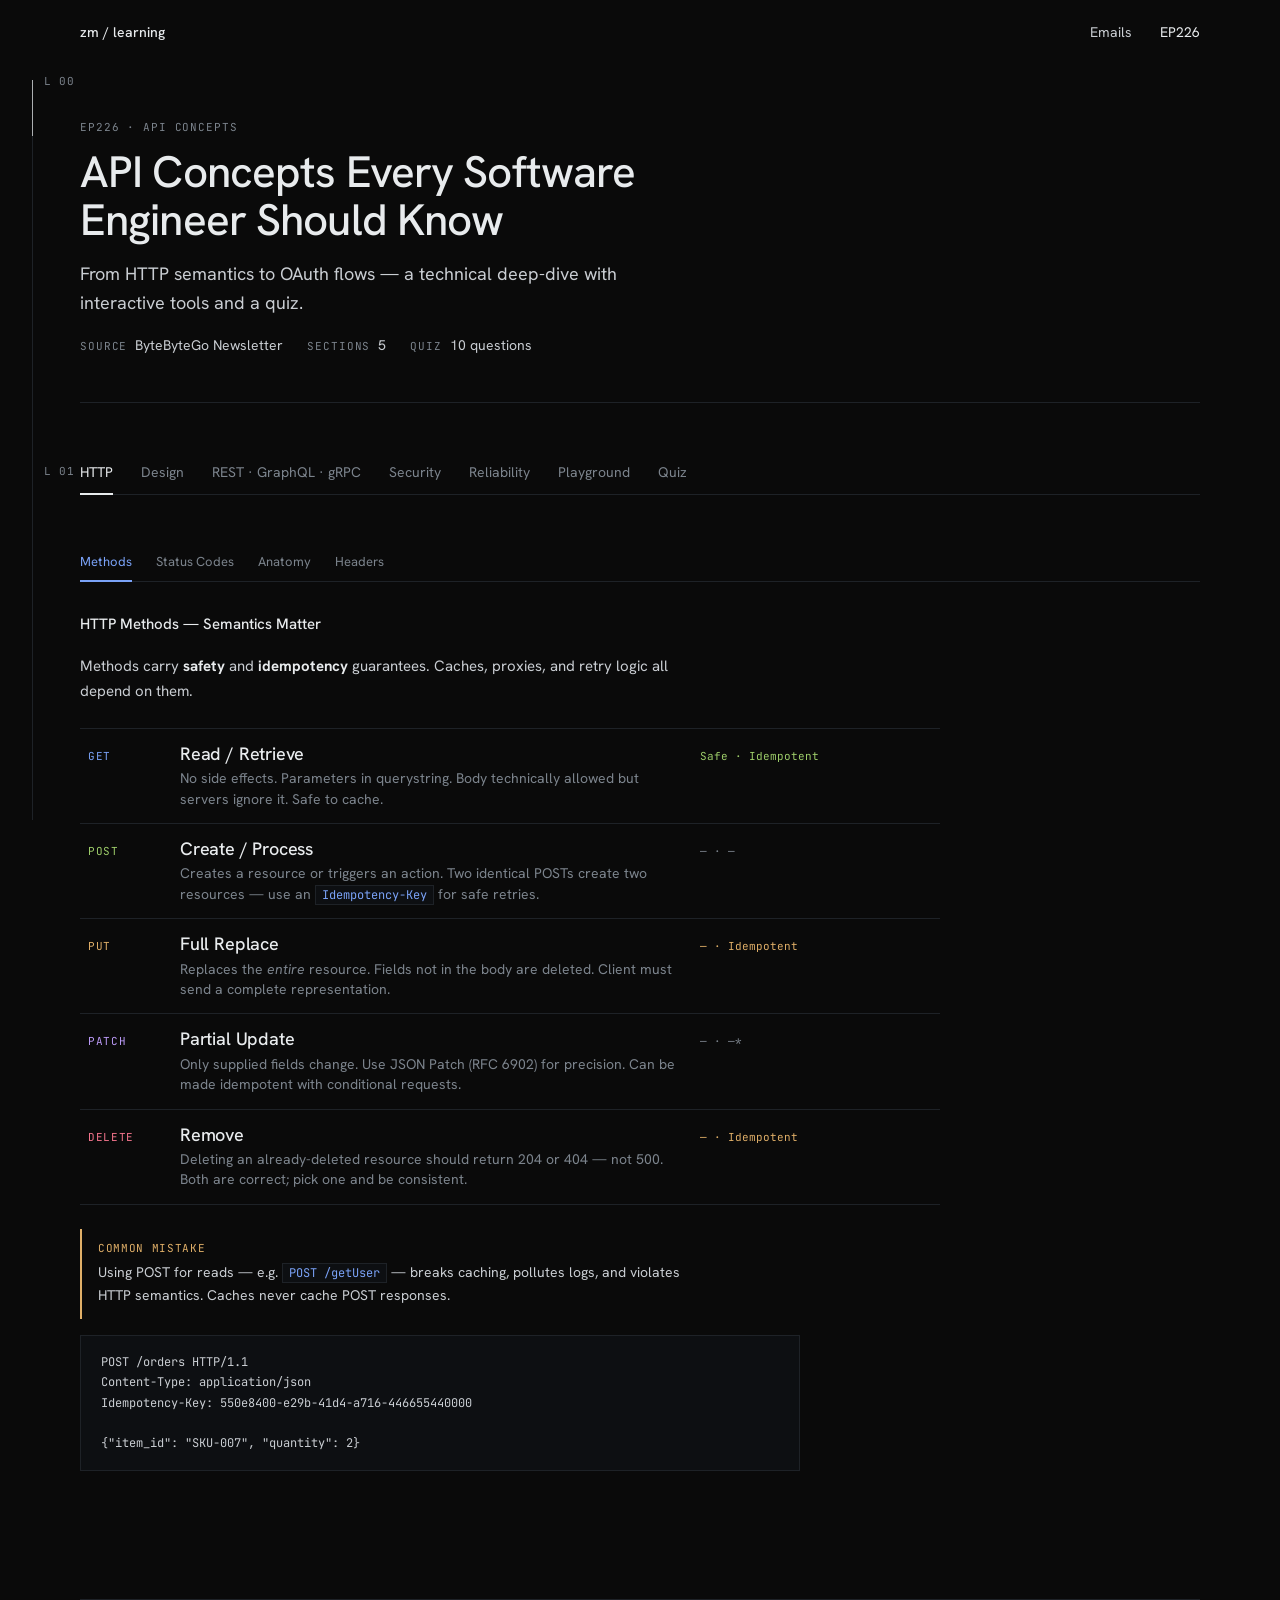
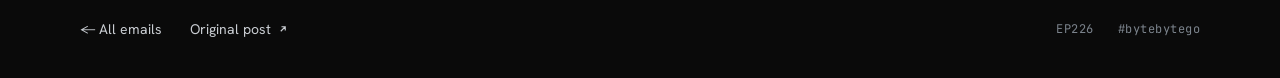
==== commit ecc2acd1: "Normalise top-left wordmark to 'zm / learning' across all subtabs - bytebytego/how_llms_find_a_needl" ====
--- a/bytebytego/api_concepts_every_software_engineer_should_know/index.html
+++ b/bytebytego/api_concepts_every_software_engineer_should_know/index.html
@@ -183,7 +183,7 @@
 <div class="rail-label l1">L 01</div>
 
 <nav>
-  <a href="../../index.html" style="font-size:14px;font-weight:500;color:#E8EBED;">ByteByteGo</a>
+  <a href="../../index.html" class="wordmark">zm / learning</a>
   <div class="links">
     <a href="../../index.html">Emails</a>
     <a href="#" class="active">EP226</a>
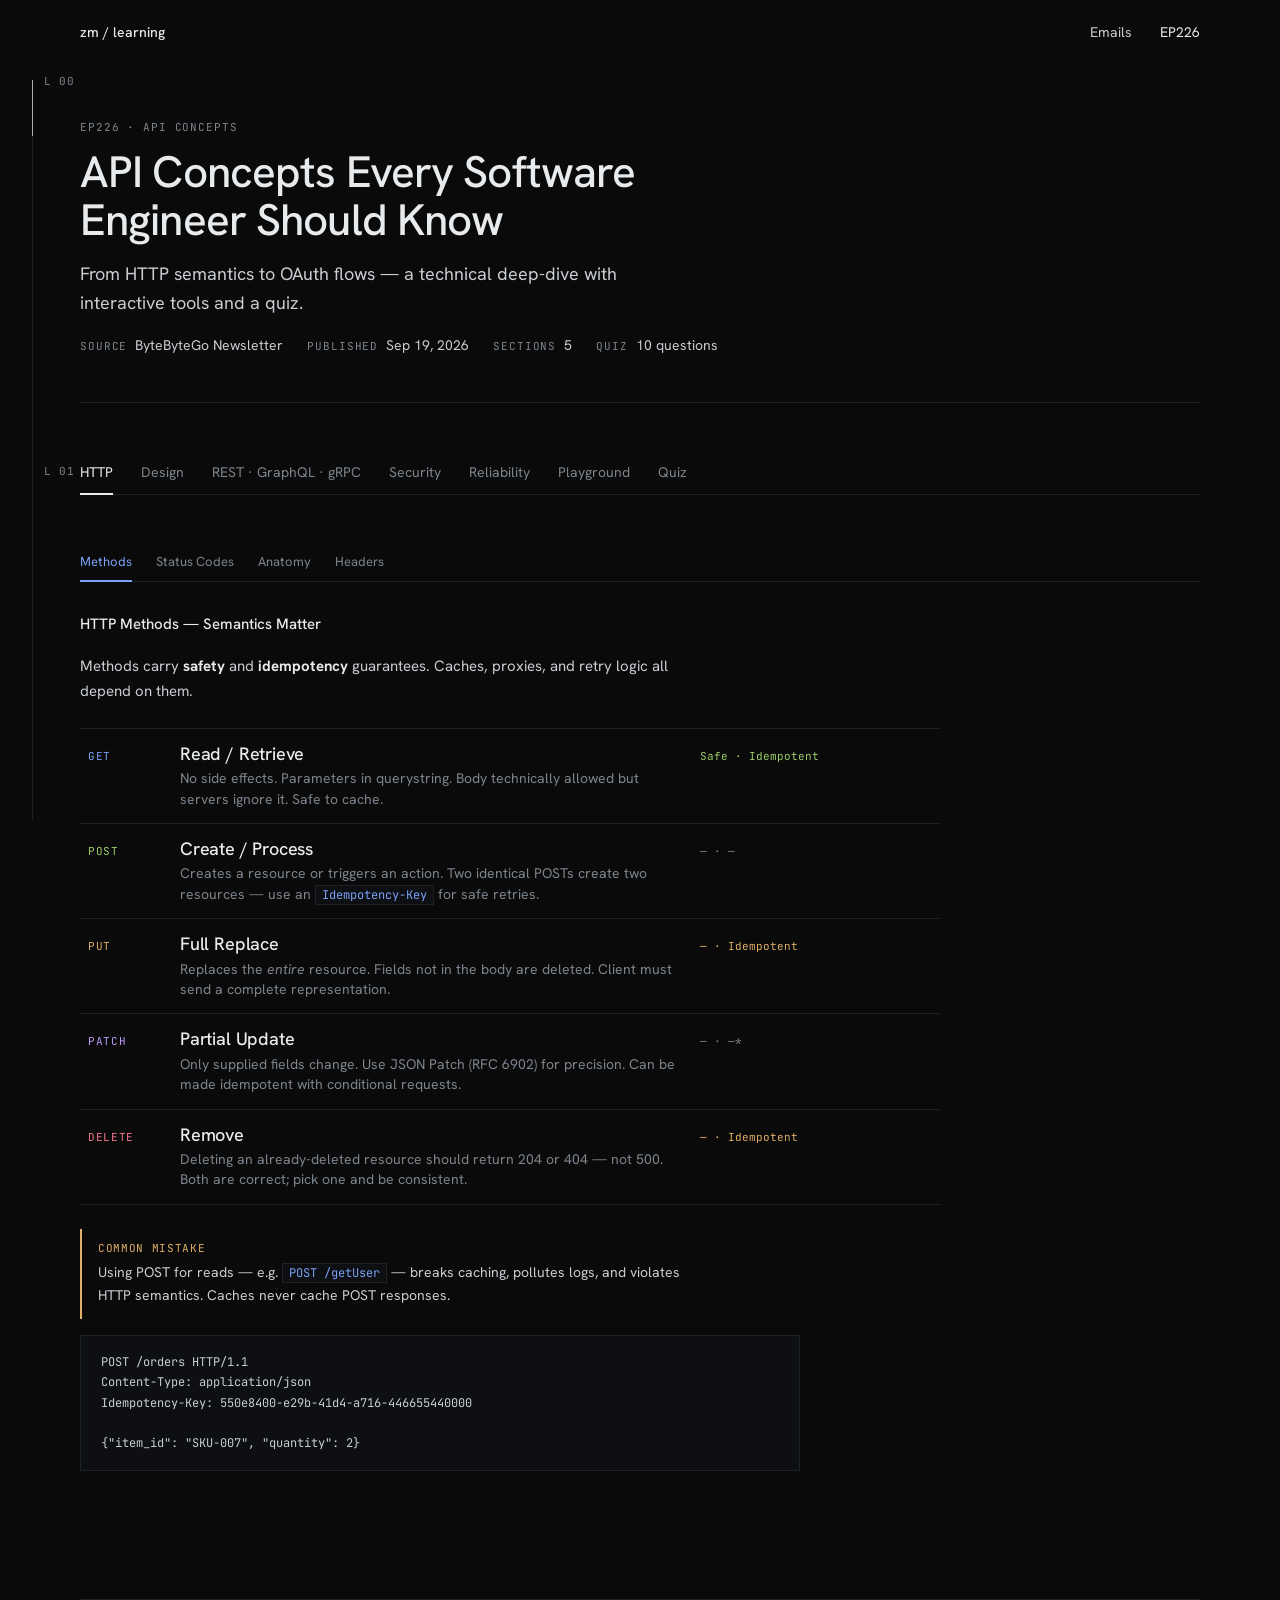
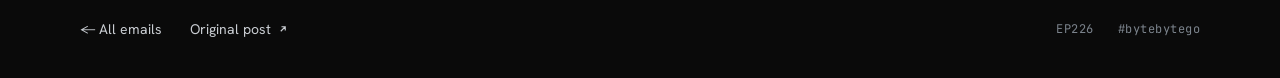
==== commit 7ba56f51: "Add publication dates to all email pages and home index - Home (index.html): post-date span in each " ====
--- a/bytebytego/api_concepts_every_software_engineer_should_know/index.html
+++ b/bytebytego/api_concepts_every_software_engineer_should_know/index.html
@@ -198,6 +198,7 @@
     <p>From HTTP semantics to OAuth flows — a technical deep-dive with interactive tools and a quiz.</p>
     <div class="meta-row">
       <div class="meta-item"><span class="meta-label">Source</span><span class="meta-val">ByteByteGo Newsletter</span></div>
+      <div class="meta-item"><span class="meta-label">Published</span><span class="meta-val">Sep 19, 2026</span></div>
       <div class="meta-item"><span class="meta-label">Sections</span><span class="meta-val">5</span></div>
       <div class="meta-item"><span class="meta-label">Quiz</span><span class="meta-val">10 questions</span></div>
     </div>
